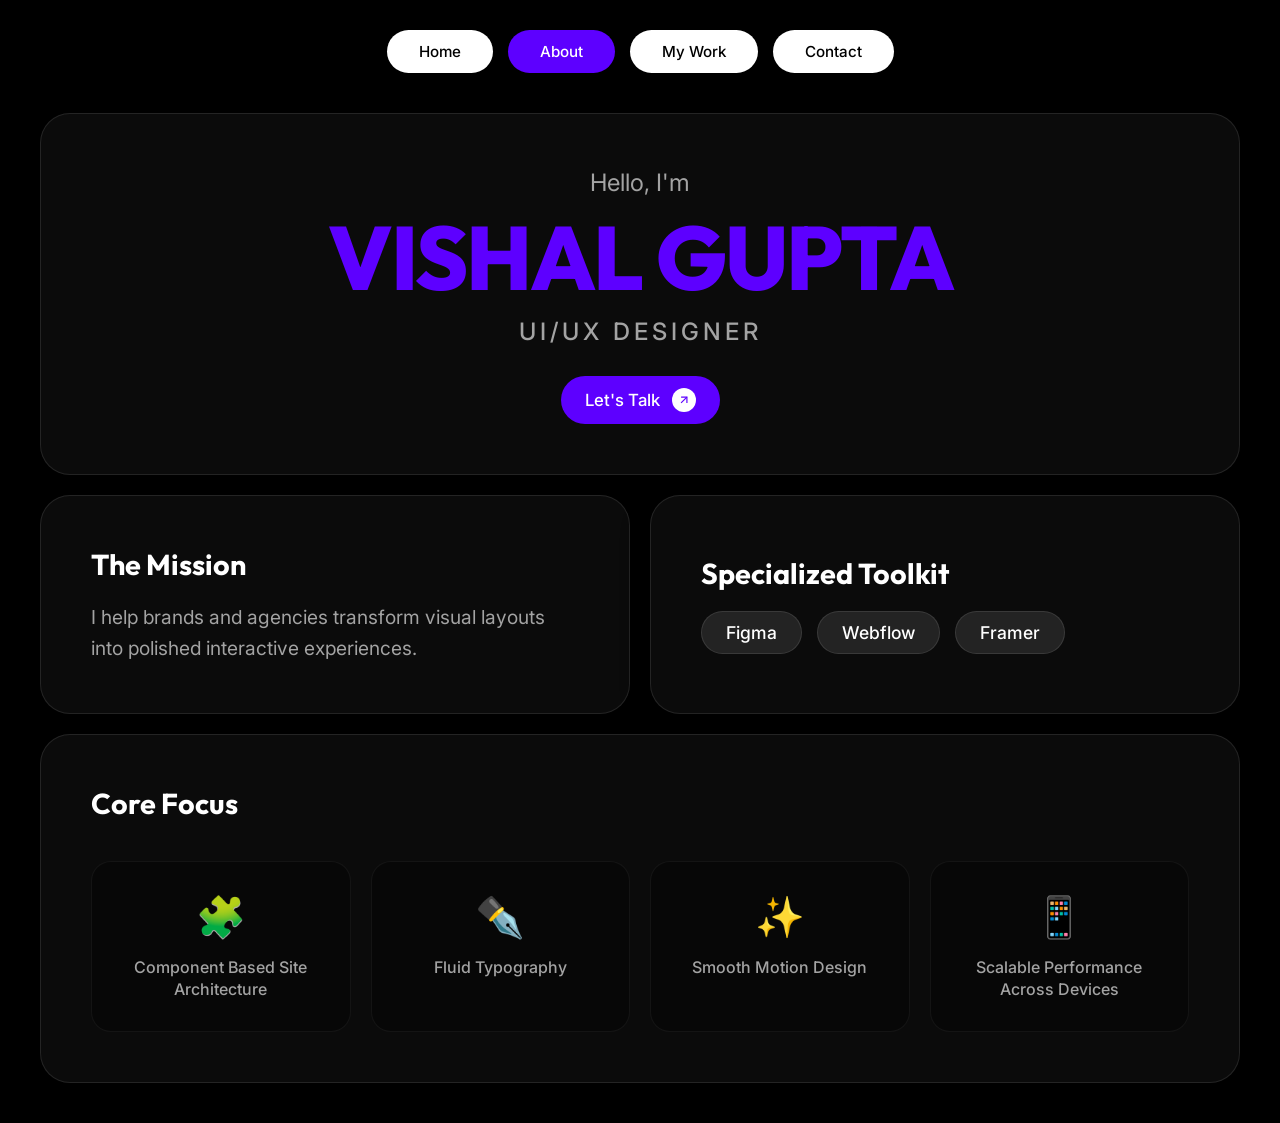
==== about.html @ 2f2da29f "Add About and Contact pages, update hero section" ====
<!DOCTYPE html>
<html lang="en">
<head>
    <meta charset="UTF-8">
    <meta name="viewport" content="width=device-width, initial-scale=1.0">
    <title>About - Vishal Gupta</title>
    <link rel="stylesheet" href="style.css">
</head>
<body>
    <div class="page-content">
        <nav class="pill-nav">
            <a href="index.html" class="nav-item">Home</a>
            <a href="about.html" class="nav-item active">About</a>
            <a href="#" class="nav-item">My Work</a>
            <a href="contact.html" class="nav-item">Contact</a>
        </nav>

        <main class="about-container">
            <div class="bento-grid">
                <!-- Card 1: Intro -->
                <div class="bento-card col-span-2 intro-card">
                    <p class="greeting">Hello, I'm</p>
                    <h1 class="massive-name">VISHAL GUPTA</h1>
                    <h2 class="sub-title">UI/UX Designer</h2>
                    
                    <div style="margin-top: 30px;">
                        <a href="contact.html" class="btn-talk">
                            Let's Talk 
                            <span class="arrow">
                                <svg width="14" height="14" viewBox="0 0 24 24" fill="none" stroke="currentColor" stroke-width="2"><line x1="7" y1="17" x2="17" y2="7"></line><polyline points="7 7 17 7 17 17"></polyline></svg>
                            </span>
                        </a>
                    </div>
                </div>
                
                <!-- Card 2: Mission -->
                <div class="bento-card mission-card">
                    <h3>The Mission</h3>
                    <p>I help brands and agencies transform visual layouts into polished interactive experiences.</p>
                </div>
                
                <!-- Card 3: Toolkit -->
                <div class="bento-card toolkit-card">
                    <h3>Specialized Toolkit</h3>
                    <div class="toolkit-tags">
                        <span class="t-tag">Figma</span>
                        <span class="t-tag">Webflow</span>
                        <span class="t-tag">Framer</span>
                    </div>
                </div>

                <!-- Card 4: Focus -->
                <div class="bento-card col-span-2 focus-card">
                    <h3>Core Focus</h3>
                    <div class="focus-grid">
                        <div class="focus-item">
                            <div class="f-icon">🧩</div>
                            <h4>Component Based Site Architecture</h4>
                        </div>
                        <div class="focus-item">
                            <div class="f-icon">✒️</div>
                            <h4>Fluid Typography</h4>
                        </div>
                        <div class="focus-item">
                            <div class="f-icon">✨</div>
                            <h4>Smooth Motion Design</h4>
                        </div>
                        <div class="focus-item">
                            <div class="f-icon">📱</div>
                            <h4>Scalable Performance Across Devices</h4>
                        </div>
                    </div>
                </div>
            </div>
        </main>
    </div>
</body>
</html>
---- style.css ----
@import url('https://fonts.googleapis.com/css2?family=Inter:wght@400;500;600&family=Outfit:wght@500;800&display=swap');

:root {
    --bg-color: #000000;
    --text-main: #FFFFFF;
    --text-muted: #A3A3A3;
    --accent: #5D00FF;
    --card-bg: rgba(15, 15, 15, 0.75); 
    
    --font-sans: 'Inter', sans-serif;
    --font-display: 'Outfit', sans-serif;
}

body, html {
    margin: 0;
    padding: 0;
    width: 100%;
    overflow-x: hidden;
    background-color: var(--bg-color);
    color: var(--text-main);
    font-family: var(--font-sans);
    -webkit-font-smoothing: antialiased;
}


.scroll-container {
    position: relative;
    z-index: 1;
    width: 100%;
}

.page-content {
    width: 100%;
    max-width: 1600px;
    margin: 0 auto;
    padding: 20px 40px;
    box-sizing: border-box;
    min-height: 100vh;
    display: flex;
    flex-direction: column;
}

/* Nav */
.pill-nav {
    display: flex;
    justify-content: center;
    gap: 15px;
    padding: 10px 0 20px 0;
    width: 100%;
}

.nav-item {
    padding: 12px 32px;
    background: #FFFFFF;
    color: #000000;
    border-radius: 40px;
    text-decoration: none;
    font-weight: 500;
    font-size: 0.95rem;
    transition: all 0.3s ease;
}

.nav-item.active {
    background: var(--accent);
    color: #FFFFFF;
}

.nav-item:hover:not(.active) {
    transform: translateY(-2px);
    box-shadow: 0 4px 15px rgba(255,255,255,0.2);
}

/* Hero Card */
.hero-card {
    position: relative;
    width: 100%;
    flex: 1;
    background: var(--card-bg);
    border-radius: 40px;
    overflow: hidden;
    display: flex;
    align-items: center;
    justify-content: center;
    backdrop-filter: blur(15px);
    -webkit-backdrop-filter: blur(15px);
    border: 1px solid rgba(255,255,255,0.1);
    box-shadow: 0 30px 60px rgba(0,0,0,0.5);
    margin-bottom: 20px;
}

/* Massive Text */
.hero-bg-text {
    position: absolute;
    top: 45%;
    left: 50%;
    transform: translate(-50%, -50%);
    font-family: var(--font-display);
    font-size: clamp(8rem, 18vw, 25rem);
    font-weight: 800;
    color: #FFFFFF;
    margin: 0;
    line-height: 0.8;
    white-space: nowrap;
    z-index: 1;
    letter-spacing: -4px;
}

/* Center Portrait */
.portrait-container {
    position: absolute;
    bottom: 0;
    left: 50%;
    transform: translateX(-50%);
    width: 600px;
    max-width: 50%;
    height: 85%;
    z-index: 2;
    display: flex;
    flex-direction: column;
    align-items: center;
    justify-content: flex-end;
}

.portfolio-text {
    width: 100%;
    text-align: center;
    color: #FFFFFF;
    font-weight: 800;
    font-size: clamp(3rem, 5vw, 5rem);
    font-family: var(--font-display);
    text-transform: uppercase;
    letter-spacing: 2px;
    margin: 0 0 15px 0;
    display: flex;
    justify-content: center;
    overflow: visible;
}

.letter {
    display: inline-block;
    opacity: 0;
    animation: flyIn 1.5s cubic-bezier(0.16, 1, 0.3, 1) forwards;
}

.letter-1 { --start-x: -100vw; --start-y: -100vh; animation-delay: 0.1s; }
.letter-2 { --start-x: 50vw; --start-y: -100vh; animation-delay: 0.2s; }
.letter-3 { --start-x: 100vw; --start-y: -50vh; animation-delay: 0.15s; }
.letter-4 { --start-x: -100vw; --start-y: 0vh; animation-delay: 0.25s; }
.letter-5 { --start-x: 100vw; --start-y: 100vh; animation-delay: 0.1s; }
.letter-6 { --start-x: -50vw; --start-y: 100vh; animation-delay: 0.3s; }
.letter-7 { --start-x: 100vw; --start-y: 0vh; animation-delay: 0.2s; }
.letter-8 { --start-x: -100vw; --start-y: 100vh; animation-delay: 0.35s; }
.letter-9 { --start-x: 50vw; --start-y: -100vh; animation-delay: 0.15s; }

@keyframes flyIn {
    0% {
        opacity: 0;
        transform: translate(var(--start-x), var(--start-y)) rotate(45deg) scale(0.5);
    }
    100% {
        opacity: 1;
        transform: translate(0, 0) rotate(0deg) scale(1);
    }
}

.portrait-image {
    width: 100%;
    flex: 1;
    min-height: 0;
    object-fit: cover;
    object-position: center;
    -webkit-mask-image: linear-gradient(to top, transparent 0%, black 15%);
    mask-image: linear-gradient(to top, transparent 0%, black 15%);
}

/* Overlay Content */
.hero-overlay-content {
    position: absolute;
    inset: 0;
    padding: 60px 80px;
    z-index: 3;
    display: flex;
    justify-content: space-between;
    align-items: flex-end;
    pointer-events: none;
}

.hero-left-col, .hero-right-col {
    width: 320px;
    pointer-events: auto;
}

.hero-left-col p {
    font-size: 1.05rem;
    line-height: 1.6;
    color: var(--text-muted);
    margin-bottom: 30px;
}

.social-links {
    display: flex;
    gap: 15px;
}

.social-icon {
    display: flex;
    align-items: center;
    justify-content: center;
    width: 45px;
    height: 45px;
    background: var(--accent);
    color: #FFF;
    border-radius: 50%;
    text-decoration: none;
    transition: transform 0.3s ease;
}

.social-icon:hover {
    transform: scale(1.1);
}

.hero-right-col {
    text-align: right;
    display: flex;
    flex-direction: column;
    align-items: flex-end;
}

.hero-right-col p {
    font-size: 1.05rem;
    line-height: 1.6;
    color: var(--text-muted);
    margin-bottom: 30px;
}

.btn-talk {
    display: inline-flex;
    align-items: center;
    gap: 12px;
    padding: 12px 24px;
    background: var(--accent);
    color: #FFF;
    border-radius: 30px;
    text-decoration: none;
    font-weight: 500;
    font-size: 1.05rem;
    transition: transform 0.3s ease;
    
    /* Animation */
    --start-x: 100vw;
    --start-y: 100vh;
    opacity: 0;
    animation: flyIn 1.5s cubic-bezier(0.16, 1, 0.3, 1) forwards;
    animation-delay: 0.4s;
}

.btn-talk:hover {
    transform: translateY(-2px) !important;
}

.btn-talk .arrow {
    display: flex;
    align-items: center;
    justify-content: center;
    background: #FFF;
    color: var(--accent);
    width: 24px;
    height: 24px;
    border-radius: 50%;
}

/* Contact Page Specific */
.contact-card {
    display: flex;
    align-items: center;
    justify-content: center;
    padding: 40px;
}

.contact-info {
    text-align: center;
    color: #FFF;
    display: flex;
    flex-direction: column;
    align-items: center;
    gap: 30px;
    z-index: 2;
    animation: flyIn 1s cubic-bezier(0.16, 1, 0.3, 1) forwards;
    --start-x: 0;
    --start-y: 50px;
    opacity: 0;
}

.contact-info h1 {
    font-family: var(--font-display);
    font-size: clamp(3rem, 5vw, 5rem);
    font-weight: 800;
    text-transform: uppercase;
    letter-spacing: 2px;
    margin: 0;
}

.contact-info p {
    color: var(--text-muted);
    font-size: 1.1rem;
    margin-top: -15px;
}

.contact-methods {
    display: flex;
    flex-direction: column;
    gap: 20px;
    width: 100%;
    min-width: 320px;
}

.c-method {
    display: flex;
    flex-direction: column;
    background: rgba(255, 255, 255, 0.03);
    padding: 25px 30px;
    border-radius: 20px;
    text-decoration: none;
    border: 1px solid rgba(255, 255, 255, 0.08);
    transition: all 0.3s ease;
    text-align: center;
}

.c-method:hover {
    background: var(--accent);
    transform: translateY(-5px);
    border-color: var(--accent);
    box-shadow: 0 10px 30px rgba(93, 0, 255, 0.3);
}

.c-method .c-label {
    font-size: 0.85rem;
    color: var(--text-muted);
    margin-bottom: 8px;
    text-transform: uppercase;
    letter-spacing: 2px;
    transition: color 0.3s ease;
}

.c-method:hover .c-label {
    color: rgba(255, 255, 255, 0.8);
}

.c-method .c-value {
    color: #FFF;
    font-size: 1.25rem;
    font-weight: 500;
}

/* About Page Specific - Bento Grid */
.about-container {
    flex: 1;
    display: flex;
    flex-direction: column;
    padding: 20px 0;
}

.bento-grid {
    display: grid;
    grid-template-columns: repeat(2, 1fr);
    gap: 20px;
    width: 100%;
    max-width: 1400px;
    margin: 0 auto;
}

.col-span-2 {
    grid-column: span 2;
}

.bento-card {
    background: var(--card-bg);
    border-radius: 30px;
    padding: 50px;
    display: flex;
    flex-direction: column;
    justify-content: center;
    backdrop-filter: blur(15px);
    -webkit-backdrop-filter: blur(15px);
    border: 1px solid rgba(255,255,255,0.1);
    box-shadow: 0 10px 30px rgba(0,0,0,0.3);
    transition: transform 0.3s ease, border-color 0.3s ease;
    animation: flyIn 0.8s cubic-bezier(0.16, 1, 0.3, 1) forwards;
    opacity: 0;
    --start-x: 0;
    --start-y: 50px;
}

.bento-card:hover {
    transform: translateY(-5px);
    border-color: rgba(255,255,255,0.2);
}

.intro-card { animation-delay: 0.1s; }
.mission-card { animation-delay: 0.2s; }
.toolkit-card { animation-delay: 0.3s; }
.focus-card { animation-delay: 0.4s; }

.intro-card {
    align-items: center;
    text-align: center;
}

.intro-card .greeting {
    font-size: 1.5rem;
    color: var(--text-muted);
    margin-bottom: 10px;
}

.intro-card .massive-name {
    font-family: var(--font-display);
    font-size: clamp(3rem, 7vw, 7rem);
    font-weight: 800;
    color: var(--accent);
    margin: 0;
    line-height: 1;
    text-transform: uppercase;
    letter-spacing: -2px;
}

.intro-card .sub-title {
    font-size: 1.5rem;
    color: var(--text-muted);
    margin: 15px 0 0 0;
    letter-spacing: 4px;
    text-transform: uppercase;
    font-weight: 500;
}

.bento-card h3 {
    font-family: var(--font-display);
    font-size: 1.8rem;
    margin: 0 0 20px 0;
    color: #FFF;
}

.bento-card p {
    font-size: 1.2rem;
    line-height: 1.6;
    color: var(--text-muted);
    margin: 0;
}

.toolkit-tags {
    display: flex;
    flex-wrap: wrap;
    gap: 15px;
}

.t-tag {
    background: rgba(255, 255, 255, 0.1);
    color: #FFF;
    padding: 10px 24px;
    border-radius: 30px;
    font-size: 1.1rem;
    font-weight: 500;
    border: 1px solid rgba(255,255,255,0.1);
}

.focus-grid {
    display: grid;
    grid-template-columns: repeat(4, 1fr);
    gap: 20px;
    margin-top: 20px;
}

.focus-item {
    background: rgba(0, 0, 0, 0.3);
    padding: 30px 20px;
    border-radius: 20px;
    text-align: center;
    display: flex;
    flex-direction: column;
    align-items: center;
    gap: 15px;
    border: 1px solid rgba(255,255,255,0.05);
}

.f-icon {
    font-size: 2.5rem;
}

.focus-item h4 {
    margin: 0;
    font-size: 1rem;
    color: var(--text-muted);
    font-weight: 500;
    line-height: 1.4;
}

/* Responsive */
@media (max-width: 1200px) {
    .hero-overlay-content {
        padding: 40px;
    }
}

@media (max-width: 900px) {
    .portrait-container {
        width: 70%;
    }
    .hero-left-col, .hero-right-col {
        width: 280px;
    }
    .bento-grid {
        grid-template-columns: 1fr;
    }
    .col-span-2 {
        grid-column: span 1;
    }
    .focus-grid {
        grid-template-columns: repeat(2, 1fr);
    }
}

@media (max-width: 768px) {
    .page-content {
        padding: 20px;
        position: relative; 
        height: auto;
        min-height: 100vh;
    }
    .pill-nav {
        flex-wrap: wrap;
    }
    .hero-card {
        height: auto;
        min-height: 80vh;
        align-items: flex-start;
    }
    .hero-bg-text {
        top: 20%;
    }
    .hero-overlay-content {
        position: relative;
        flex-direction: column;
        gap: 300px;
        align-items: center;
        text-align: center;
        padding: 40px 20px;
    }
    .portrait-container {
        height: 50%;
        bottom: 30%;
    }
    .hero-right-col {
        align-items: center;
        text-align: center;
    }
    .focus-grid {
        grid-template-columns: 1fr;
    }
    .bento-card {
        padding: 30px;
    }
}
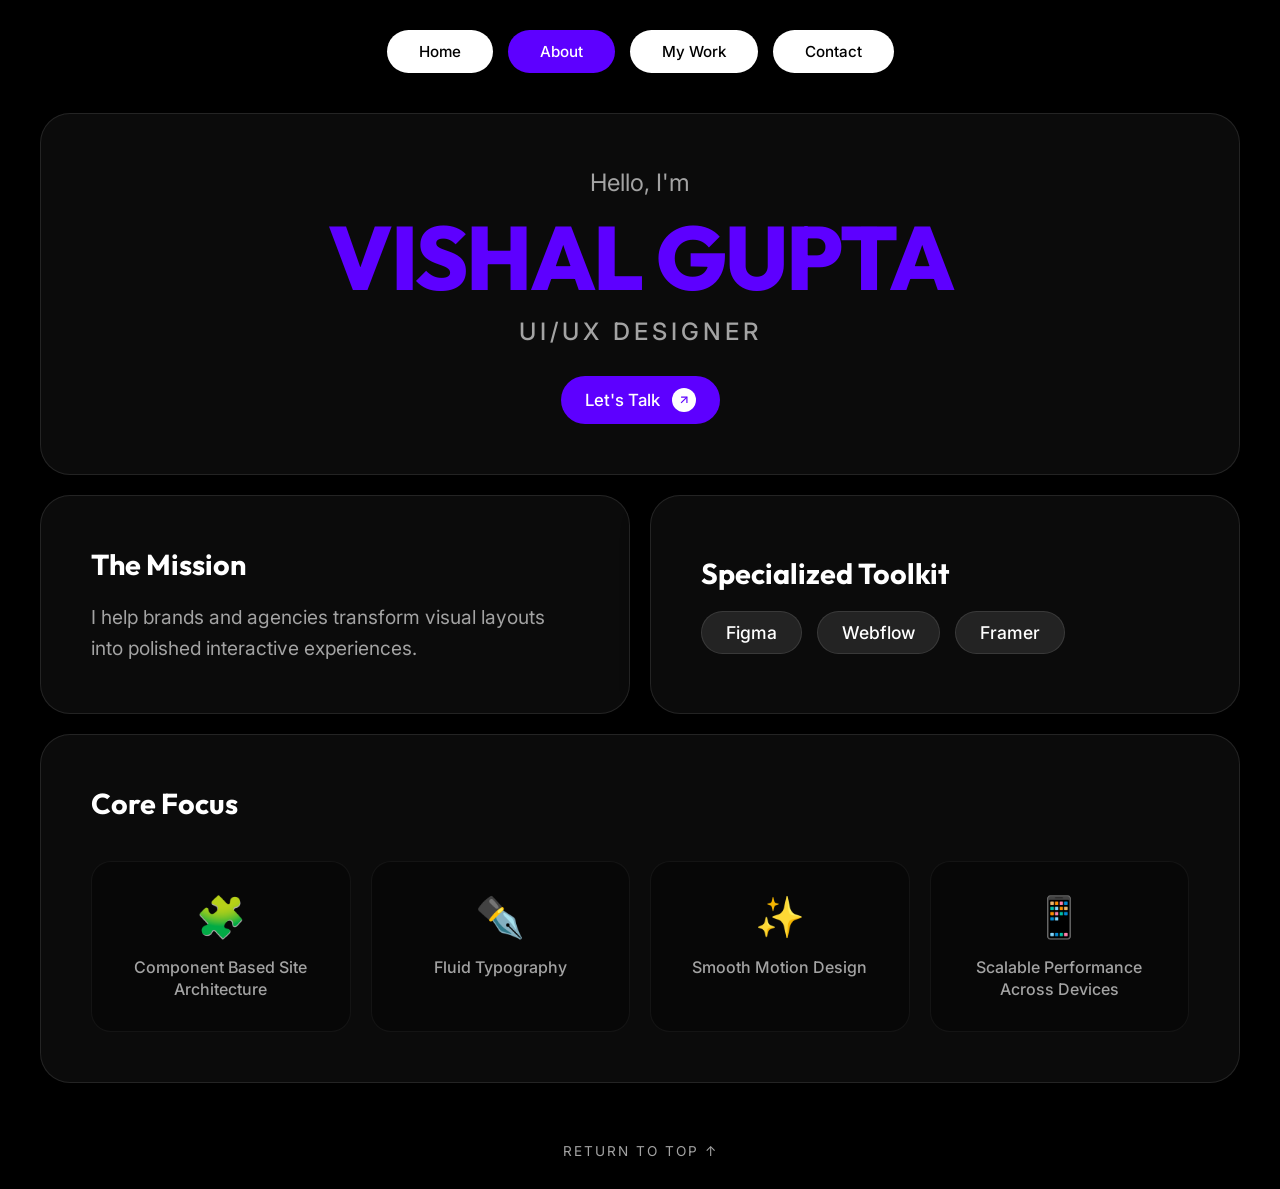
==== commit fbc3eb76: "Add Return to Top link to all pages" ====
--- a/about.html
+++ b/about.html
@@ -73,6 +73,8 @@
                 </div>
             </div>
         </main>
+
+        <a href="#" class="return-to-top">Return to Top ↑</a>
     </div>
 </body>
 </html>
--- a/style.css
+++ b/style.css
@@ -15,9 +15,10 @@
     margin: 0;
     padding: 0;
     width: 100%;
-    overflow-x: hidden;
     background-color: var(--bg-color);
     color: var(--text-main);
+    overflow-x: hidden;
+    scroll-behavior: smooth;
     font-family: var(--font-sans);
     -webkit-font-smoothing: antialiased;
 }
@@ -493,6 +494,26 @@
     line-height: 1.4;
 }
 
+/* Return to Top Link */
+.return-to-top {
+    display: inline-flex;
+    align-items: center;
+    justify-content: center;
+    gap: 8px;
+    margin: 40px auto 10px auto;
+    color: var(--text-muted);
+    font-size: 0.85rem;
+    text-transform: uppercase;
+    letter-spacing: 2px;
+    text-decoration: none;
+    transition: all 0.3s ease;
+}
+
+.return-to-top:hover {
+    color: #FFF;
+    transform: translateY(-5px);
+}
+
 /* Responsive */
 @media (max-width: 1200px) {
     .hero-overlay-content {
@@ -505,7 +526,7 @@
         width: 70%;
     }
     .hero-left-col, .hero-right-col {
-        width: 280px;
+        width: 300px;
     }
     .bento-grid {
         grid-template-columns: 1fr;
@@ -521,34 +542,48 @@
 @media (max-width: 768px) {
     .page-content {
         padding: 20px;
-        position: relative; 
-        height: auto;
         min-height: 100vh;
     }
     .pill-nav {
         flex-wrap: wrap;
+        justify-content: center;
+        gap: 10px;
     }
     .hero-card {
         height: auto;
         min-height: 80vh;
-        align-items: flex-start;
-    }
-    .hero-bg-text {
-        top: 20%;
+        display: flex;
+        flex-direction: column;
+        align-items: center;
+        justify-content: center;
+        padding: 60px 20px;
+        gap: 60px; /* Forces spacing between the top paragraph, the portrait, and the bottom paragraph */
     }
     .hero-overlay-content {
-        position: relative;
-        flex-direction: column;
-        gap: 300px;
+        display: contents;
+    }
+    .hero-left-col {
+        order: 1;
+        width: 100%;
+        max-width: 400px;
         align-items: center;
         text-align: center;
-        padding: 40px 20px;
     }
     .portrait-container {
-        height: 50%;
-        bottom: 30%;
+        position: relative;
+        bottom: auto;
+        left: auto;
+        transform: none;
+        width: 100%;
+        max-width: 400px;
+        height: 400px;
+        order: 2;
+        margin: 0; /* Let the flex gap handle the spacing */
     }
     .hero-right-col {
+        order: 3;
+        width: 100%;
+        max-width: 400px;
         align-items: center;
         text-align: center;
     }
@@ -558,4 +593,39 @@
     .bento-card {
         padding: 30px;
     }
-}
+    .contact-card {
+        padding: 30px 20px;
+    }
+}
+
+@media (max-width: 480px) {
+    .page-content {
+        padding: 10px;
+    }
+    .hero-card {
+        padding: 40px 15px;
+        gap: 50px;
+    }
+    .portrait-container {
+        height: 350px;
+        margin: 0;
+    }
+    .bento-card {
+        padding: 25px 20px;
+    }
+    .intro-card .massive-name {
+        font-size: 3rem;
+    }
+    .contact-info h1 {
+        font-size: 2.8rem;
+    }
+    .c-method {
+        padding: 15px 20px;
+    }
+    .pill-nav {
+        padding: 10px 15px;
+    }
+    .nav-item {
+        font-size: 0.85rem;
+    }
+}
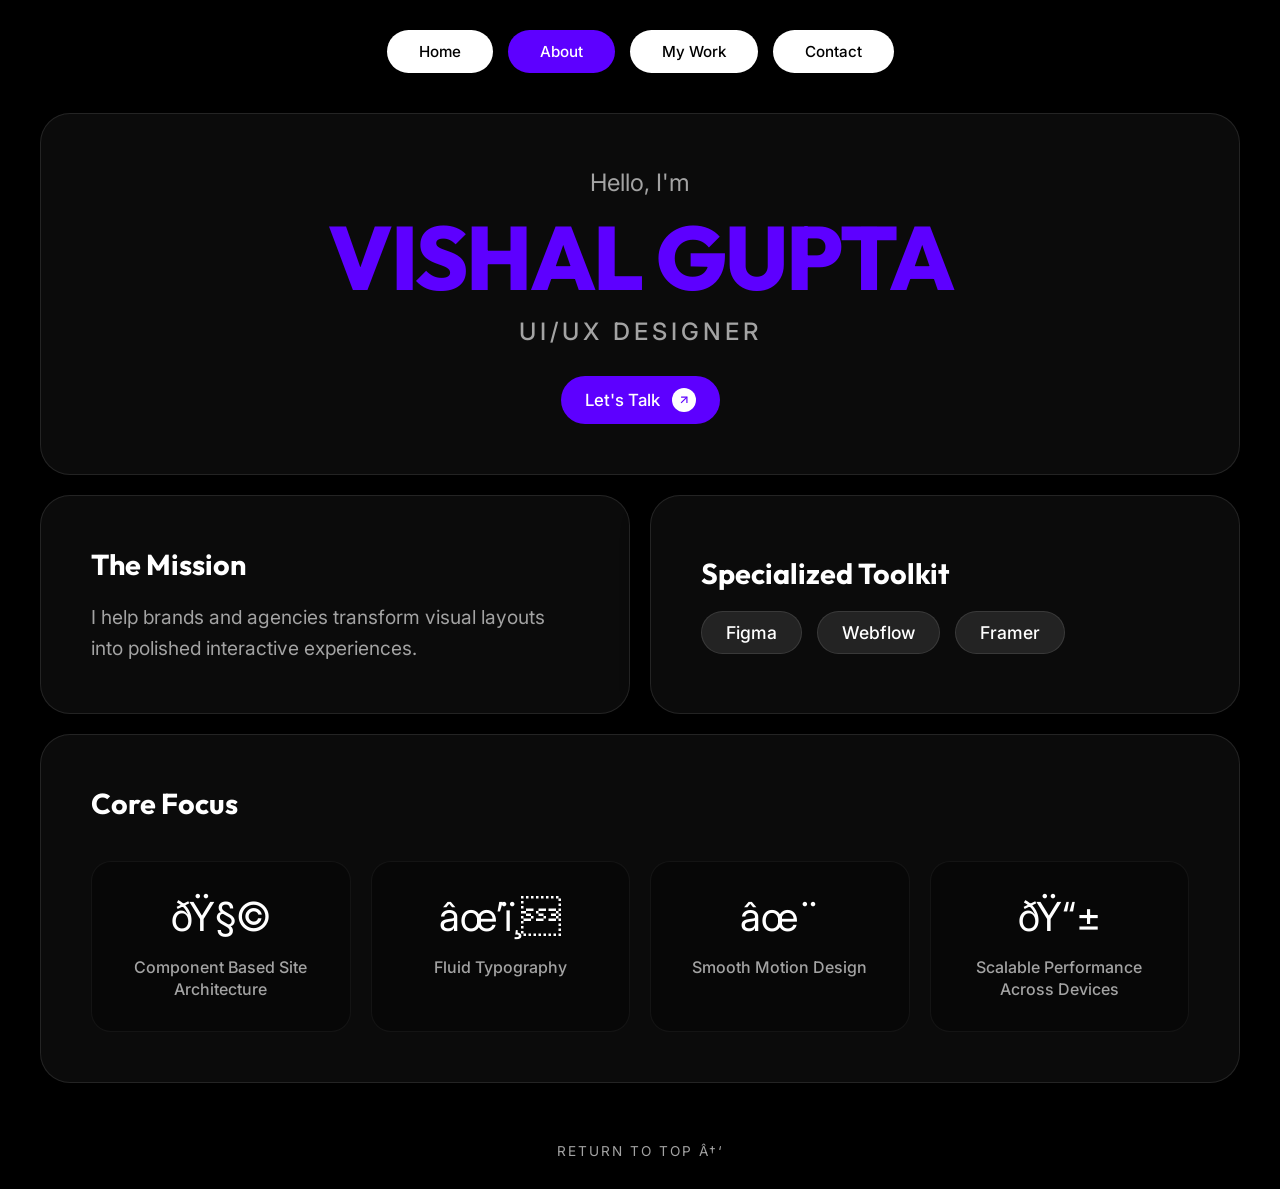
==== commit a0c58204: "feat: Add projects page with mouse tracker project" ====
--- a/about.html
+++ b/about.html
@@ -1,4 +1,4 @@
-<!DOCTYPE html>
+﻿<!DOCTYPE html>
 <html lang="en">
 <head>
     <meta charset="UTF-8">
@@ -11,7 +11,7 @@
         <nav class="pill-nav">
             <a href="index.html" class="nav-item">Home</a>
             <a href="about.html" class="nav-item active">About</a>
-            <a href="#" class="nav-item">My Work</a>
+            <a href="projects.html" class="nav-item">My Work</a>
             <a href="contact.html" class="nav-item">Contact</a>
         </nav>
 
@@ -54,19 +54,19 @@
                     <h3>Core Focus</h3>
                     <div class="focus-grid">
                         <div class="focus-item">
-                            <div class="f-icon">🧩</div>
+                            <div class="f-icon">ðŸ§©</div>
                             <h4>Component Based Site Architecture</h4>
                         </div>
                         <div class="focus-item">
-                            <div class="f-icon">✒️</div>
+                            <div class="f-icon">âœ’ï¸</div>
                             <h4>Fluid Typography</h4>
                         </div>
                         <div class="focus-item">
-                            <div class="f-icon">✨</div>
+                            <div class="f-icon">âœ¨</div>
                             <h4>Smooth Motion Design</h4>
                         </div>
                         <div class="focus-item">
-                            <div class="f-icon">📱</div>
+                            <div class="f-icon">ðŸ“±</div>
                             <h4>Scalable Performance Across Devices</h4>
                         </div>
                     </div>
@@ -74,7 +74,8 @@
             </div>
         </main>
 
-        <a href="#" class="return-to-top">Return to Top ↑</a>
+        <a href="#" class="return-to-top">Return to Top â†‘</a>
     </div>
 </body>
 </html>
+
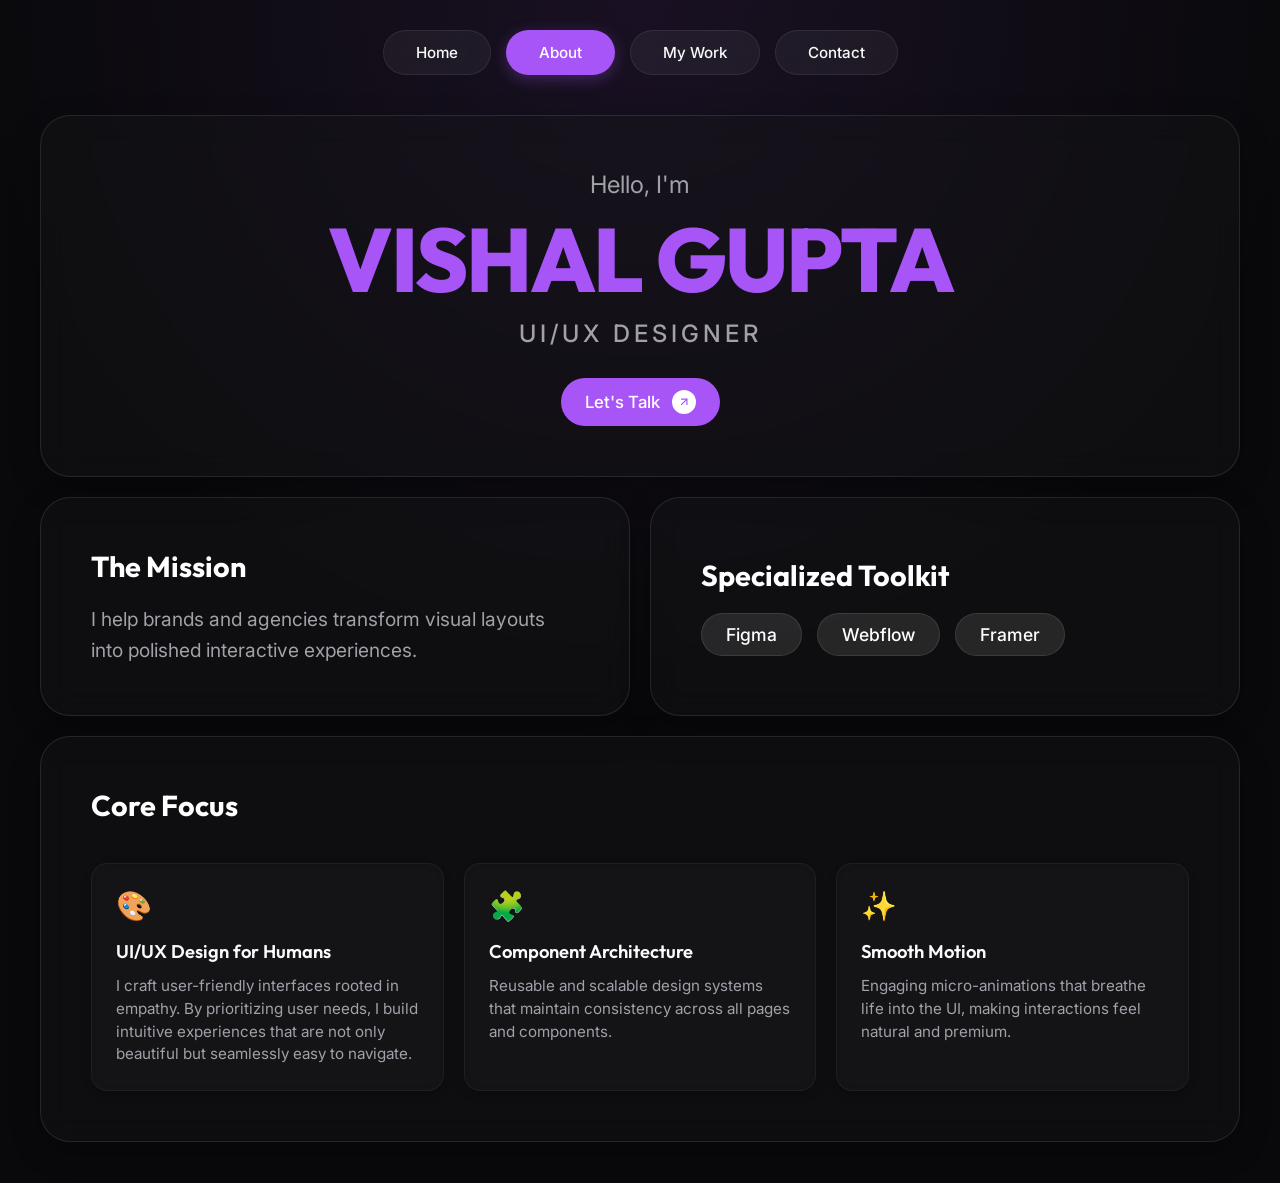
==== commit 1188aa35: "Enhance design aesthetics and remove return to top links" ====
--- a/about.html
+++ b/about.html
@@ -1,4 +1,4 @@
-﻿<!DOCTYPE html>
+<!DOCTYPE html>
 <html lang="en">
 <head>
     <meta charset="UTF-8">
@@ -11,7 +11,7 @@
         <nav class="pill-nav">
             <a href="index.html" class="nav-item">Home</a>
             <a href="about.html" class="nav-item active">About</a>
-            <a href="projects.html" class="nav-item">My Work</a>
+            <a href="my-work.html" class="nav-item">My Work</a>
             <a href="contact.html" class="nav-item">Contact</a>
         </nav>
 
@@ -52,30 +52,30 @@
                 <!-- Card 4: Focus -->
                 <div class="bento-card col-span-2 focus-card">
                     <h3>Core Focus</h3>
-                    <div class="focus-grid">
-                        <div class="focus-item">
-                            <div class="f-icon">ðŸ§©</div>
-                            <h4>Component Based Site Architecture</h4>
+                    <div class="micro-card-container">
+                        <div class="micro-card">
+                            <div class="mc-icon">🎨</div>
+                            <h4>UI/UX Design for Humans</h4>
+                            <p>I craft user-friendly interfaces rooted in empathy. By prioritizing user needs, I build intuitive experiences that are not only beautiful but seamlessly easy to navigate.</p>
                         </div>
-                        <div class="focus-item">
-                            <div class="f-icon">âœ’ï¸</div>
-                            <h4>Fluid Typography</h4>
+                        <div class="micro-card">
+                            <div class="mc-icon">🧩</div>
+                            <h4>Component Architecture</h4>
+                            <p>Reusable and scalable design systems that maintain consistency across all pages and components.</p>
                         </div>
-                        <div class="focus-item">
-                            <div class="f-icon">âœ¨</div>
-                            <h4>Smooth Motion Design</h4>
-                        </div>
-                        <div class="focus-item">
-                            <div class="f-icon">ðŸ“±</div>
-                            <h4>Scalable Performance Across Devices</h4>
+                        <div class="micro-card">
+                            <div class="mc-icon">✨</div>
+                            <h4>Smooth Motion</h4>
+                            <p>Engaging micro-animations that breathe life into the UI, making interactions feel natural and premium.</p>
                         </div>
                     </div>
                 </div>
             </div>
         </main>
 
-        <a href="#" class="return-to-top">Return to Top â†‘</a>
+        <!-- Return to top removed -->
     </div>
 </body>
 </html>
 
+
--- a/style.css
+++ b/style.css
@@ -1,11 +1,11 @@
 @import url('https://fonts.googleapis.com/css2?family=Inter:wght@400;500;600&family=Outfit:wght@500;800&display=swap');
 
 :root {
-    --bg-color: #000000;
-    --text-main: #FFFFFF;
-    --text-muted: #A3A3A3;
-    --accent: #5D00FF;
-    --card-bg: rgba(15, 15, 15, 0.75); 
+    --bg-color: #09090b;
+    --text-main: #fafafa;
+    --text-muted: #a1a1aa;
+    --accent: #a855f7;
+    --card-bg: rgba(24, 24, 27, 0.4); 
     
     --font-sans: 'Inter', sans-serif;
     --font-display: 'Outfit', sans-serif;
@@ -16,6 +16,7 @@
     padding: 0;
     width: 100%;
     background-color: var(--bg-color);
+    background-image: radial-gradient(circle at 50% 0%, rgba(168, 85, 247, 0.1), transparent 50%);
     color: var(--text-main);
     overflow-x: hidden;
     scroll-behavior: smooth;
@@ -52,23 +53,28 @@
 
 .nav-item {
     padding: 12px 32px;
-    background: #FFFFFF;
-    color: #000000;
+    background: rgba(255, 255, 255, 0.05);
+    color: var(--text-main);
+    border: 1px solid rgba(255, 255, 255, 0.08);
     border-radius: 40px;
     text-decoration: none;
     font-weight: 500;
     font-size: 0.95rem;
-    transition: all 0.3s ease;
+    backdrop-filter: blur(10px);
+    transition: all 0.3s cubic-bezier(0.25, 1, 0.5, 1);
 }
 
 .nav-item.active {
     background: var(--accent);
     color: #FFFFFF;
+    border-color: transparent;
+    box-shadow: 0 4px 15px rgba(168, 85, 247, 0.3);
 }
 
 .nav-item:hover:not(.active) {
+    background: rgba(255, 255, 255, 0.1);
     transform: translateY(-2px);
-    box-shadow: 0 4px 15px rgba(255,255,255,0.2);
+    box-shadow: 0 4px 15px rgba(0,0,0,0.2);
 }
 
 /* Hero Card */
@@ -629,3 +635,66 @@
         font-size: 0.85rem;
     }
 }
+
+/* Micro UI Cards */
+.micro-card-container {
+    display: grid;
+    grid-template-columns: repeat(auto-fit, minmax(240px, 1fr));
+    gap: 20px;
+    margin-top: 20px;
+}
+.micro-card {
+    background: rgba(24, 24, 27, 0.6);
+    color: var(--text-main);
+    border-radius: 16px;
+    padding: 24px;
+    text-align: left;
+    transition: all 0.4s cubic-bezier(0.25, 1, 0.5, 1);
+    box-shadow: 0 4px 10px rgba(0, 0, 0, 0.2);
+    display: flex;
+    flex-direction: column;
+    gap: 12px;
+    position: relative;
+    overflow: hidden;
+    cursor: pointer;
+    border: 1px solid rgba(255,255,255,0.05);
+    backdrop-filter: blur(10px);
+}
+.micro-card::before {
+    content: '';
+    position: absolute;
+    top: 0; left: 0; width: 100%; height: 100%;
+    background: linear-gradient(135deg, rgba(255,255,255,0) 0%, rgba(168,85,247,0.1) 100%);
+    opacity: 0;
+    transition: opacity 0.4s ease;
+    pointer-events: none;
+}
+.micro-card:hover {
+    transform: translateY(-8px) scale(1.02);
+    box-shadow: 0 20px 40px rgba(0, 0, 0, 0.4), 0 10px 20px rgba(168, 85, 247, 0.15);
+    border-color: var(--accent);
+}
+.micro-card:hover::before {
+    opacity: 1;
+}
+.micro-card h4 {
+    font-size: 1.15rem;
+    font-weight: 600;
+    margin: 0;
+    color: var(--text-main);
+    z-index: 1;
+    font-family: var(--font-display);
+}
+.micro-card p {
+    font-size: 0.95rem;
+    color: var(--text-muted);
+    margin: 0;
+    line-height: 1.5;
+    z-index: 1;
+}
+.micro-card .mc-icon {
+    font-size: 1.8rem;
+    margin-bottom: 5px;
+    z-index: 1;
+}
+
